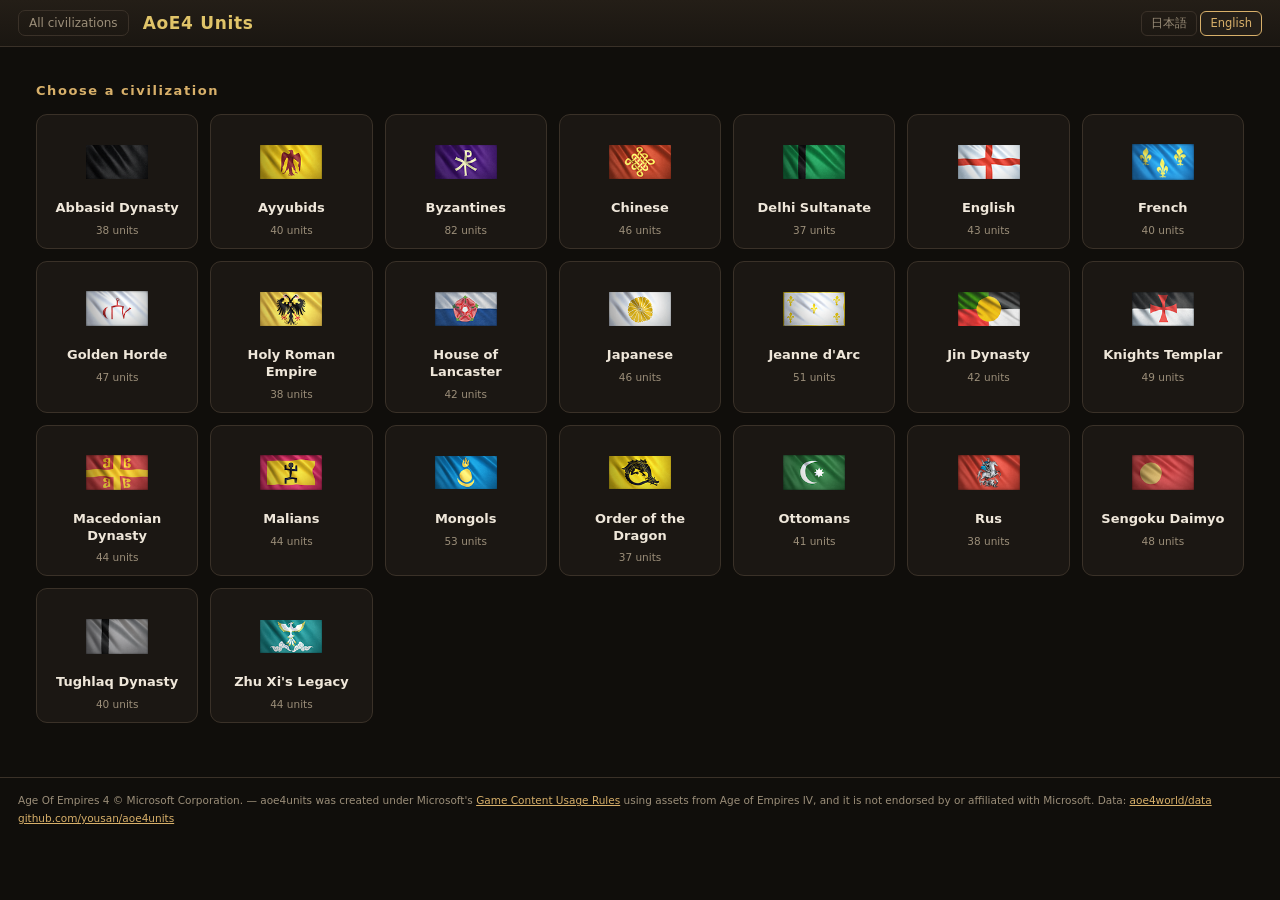
==== index.html @ f9d3b7be "文明の国旗トップページ、生産施設フィルタ、多言語表示を追加 - トップを国旗のグリッドに変更。クリックでその文明の一覧へ（?civ=xx）   国旗は aoe4world/explorer から as" ====
<!DOCTYPE html>
<html lang="ja">
<head>
<meta charset="utf-8">
<meta name="viewport" content="width=device-width,initial-scale=1">
<title>AoE4 ユニット</title>
<meta name="description" content="Age of Empires IV のユニットを、文明・時代・生産施設ごとに並べて見るための一覧。">
<link rel="icon" href="assets/flags/od.png">
<link rel="stylesheet" href="css/app.css">
</head>
<body>
<header class="bar noprint">
  <a href="?" id="home" class="home">文明一覧へ</a>
  <h1 id="civname">…</h1>
  <span id="chrome" class="chrome" hidden>
    <select id="civ" aria-label="civilization"></select>
    <span class="tabs" id="views"></span>
    <span class="cnt" id="count"></span>
    <button class="pbtn" id="print">印刷</button>
  </span>
  <span class="langs" id="langs"></span>
</header>
<div class="fbar noprint" id="filter"></div>

<div id="main-wrap"><div id="main"></div></div>
<div id="print-area" class="printonly"></div>

<footer class="disc"><span id="disc"></span><br>
<a href="https://github.com/yousan/aoe4units">github.com/yousan/aoe4units</a>
</footer>

<script type="module" src="js/app.js"></script>
<noscript><p style="padding:20px;color:#efe7da">This page loads its data with JavaScript.
Static pages: <a href="aoe4-od-matrix.html">aoe4-od-matrix.html</a></p></noscript>
</body>
</html>
---- css/app.css ----
:root{--bg:#100e0b;--card:#1b1713;--card2:#231d17;--line:#3a3128;--fg:#efe7da;--dim:#9b8e79;
--gold:#d8b06a;--a1:#7fae98;--a2:#78a3d4;--a3:#bf90da;--a4:#dfae5c;
--food:#e08a70;--wood:#9ec27a;--gold2:#e0c469;--stone:#93a0ab}
*{box-sizing:border-box}
body{margin:0;padding:24px 26px;background:var(--bg);color:var(--fg);font-size:13px;
font-family:"Segoe UI","Hiragino Kaku Gothic ProN","Noto Sans JP",system-ui,sans-serif;
font-variant-numeric:tabular-nums}
h2{font-size:12px;color:var(--gold);letter-spacing:.14em;margin:0 0 12px;font-weight:600}
h2 small{color:var(--dim);letter-spacing:0;font-weight:400;margin-left:10px}
.sec{margin-bottom:30px}
.row{display:flex;gap:12px;flex-wrap:wrap;align-items:flex-start}
.ic{width:13px;height:13px;flex:none;fill:none;stroke:currentColor;stroke-width:2;
stroke-linecap:round;stroke-linejoin:round;viewBox:0 0 24 24}
svg.ic{width:13px;height:13px}
.card{width:208px;background:var(--card);border:1px solid var(--line);border-radius:9px}
.a1{border-top:2px solid var(--a1)}.a2{border-top:2px solid var(--a2)}
.a3{border-top:2px solid var(--a3)}.a4{border-top:2px solid var(--a4)}
.card .hd{display:flex;align-items:center;gap:6px;padding:6px 7px;background:var(--card2);
border-radius:8px 8px 0 0}
.card .hd img{width:30px;height:30px;border-radius:5px;flex:none;background:#0d0b09}
.card .nm{flex:1;min-width:0;font-weight:700;color:#fff;font-size:12.5px;line-height:1.2;
white-space:nowrap;overflow:hidden;text-overflow:ellipsis}
.card .en{display:block;color:var(--dim);font-weight:400;font-size:9px;line-height:1.25;
white-space:nowrap;overflow:hidden;text-overflow:ellipsis}
.card .age{flex:none;width:19px;height:19px;line-height:19px;text-align:center;border-radius:50%;
font-size:9.5px;font-weight:700;color:#17130f}
.a1 .age{background:var(--a1)}.a2 .age{background:var(--a2)}.a3 .age{background:var(--a3)}.a4 .age{background:var(--a4)}
.attrs{display:flex;align-items:center;gap:5px;padding:4px 8px;background:#191512;
border-top:1px solid #2b241d;border-bottom:1px solid #2b241d;color:var(--gold);flex-wrap:wrap}
.attrs .at{display:inline-flex}
.attrs svg.ic{width:14px;height:14px}
.sw-hv{stroke-width:3.2} .sw-lt{stroke-width:1.3}
.kj{font-size:10px;line-height:1.35;padding:0 3px;border-radius:3px;font-weight:700}
.kj.hv,.kj{background:var(--gold);color:#1d1710}
.kj.lt{background:none;color:var(--dim);border:1px solid var(--line);font-weight:400}
.bdg{display:inline-flex;padding:1px;border-radius:3px;border:1px solid var(--gold);color:var(--gold)}
.bdg.on{background:var(--gold);color:#1d1710}
.card .body{display:grid;grid-template-columns:1fr 1fr}
.card .col{padding:4px 0} .card .col+.col{border-left:1px solid #2b241d}
.card .r{display:flex;align-items:center;gap:5px;padding:2px 8px}
.card .r .ic{color:var(--dim)}
.card .v{font-weight:600;font-size:12.5px;margin-left:auto}
.bonus{display:flex;flex-wrap:wrap;gap:5px 11px;padding:6px 8px;border-top:1px solid #2b241d;
background:#1e1912}
.bo{display:inline-flex;align-items:center;gap:4px;color:var(--gold2,#f0d49a);
font-size:13px;font-weight:700;line-height:1.2}
.bo svg.ic{width:17px;height:17px;color:var(--gold)}
.bo .kj{font-size:11px;padding:0 3px;line-height:1.3}
.card .ft{display:flex;align-items:center;gap:8px;padding:5px 8px;border-top:1px solid #2b241d;
background:#171310;font-size:12px;border-radius:0 0 8px 8px}
.card .ft .sp{flex:1}
.card .c{display:inline-flex;align-items:center;gap:3px;font-weight:600}
.card .c.dim{color:var(--dim);font-weight:400;font-size:11px}
.r-f .ic{color:var(--food)}.r-wd .ic{color:var(--wood)}
.r-g .ic{color:var(--gold2)}.r-st .ic{color:var(--stone)}
.card.big .hd img{width:46px;height:46px}
.zoom{transform:scale(2.1);transform-origin:top left;width:208px}
.zwrap{display:flex;gap:18px;margin-bottom:14px}
.zcol{width:410px;height:430px} .zcol h3{font-size:12px;color:var(--gold);margin:0 0 8px;font-weight:600}
.lgwrap{display:grid;grid-template-columns:repeat(6,minmax(0,1fr));gap:7px 14px;max-width:900px;
background:var(--card);border:1px solid var(--line);border-radius:9px;padding:12px 14px}
.lg{display:flex;align-items:center;gap:7px;color:var(--dim);font-size:11.5px}
.lg .ic{width:15px;height:15px;color:var(--gold)}
.prov{border-bottom:1px dotted var(--dim)}
/* ---- ツールチップ（待ち時間なし・大きめ） ---- */
[data-tip]{position:relative}
[data-tip]:hover{z-index:120}
[data-tip]:hover::after{
 content:attr(data-tip);position:absolute;left:0;top:calc(100% + 5px);
 background:#2f2820;color:#f7f1e6;border:1px solid var(--gold);border-radius:7px;
 padding:6px 11px;font-size:14px;font-weight:500;line-height:1.35;letter-spacing:.02em;
 white-space:nowrap;pointer-events:none;z-index:200;box-shadow:0 6px 18px #000b}
[data-tip].up:hover::after{top:auto;bottom:calc(100% + 5px)}
.card .r[data-tip]:hover::after{left:4px}
.attrs [data-tip]:hover::after{left:-2px}

/* ================= 印刷（A4横） ================= */
@page{size:A4 landscape;margin:8mm}
@media print{
 :root{--bg:#fff;--card:#fff;--card2:#f4efe6;--line:#a99b84;--fg:#191510;--dim:#5b5344;
  --gold:#7a5a1e;--gold2:#5a4212;--a1:#3f7d64;--a2:#35608f;--a3:#6f458c;--a4:#8f6512;
  --food:#b04a2c;--wood:#4d7a2e;--stone:#4d5a66}
 body{background:#fff;color:#191510;padding:0;font-size:12px}
 .noprint{display:none !important}
 a{color:#191510;text-decoration:none}
 .card{break-inside:avoid;page-break-inside:avoid;border-color:#b5a68e;box-shadow:none}
 .card .hd{background:#f0e9dd}
 .card .hd img{background:#231e16}
 .card .nm,.card .v{color:#000}
 .attrs{background:#f7f2e9;border-color:#cdc0a8}
 .bonus{background:#fbf5e9;border-color:#cdc0a8}
 .card .ft{background:#f7f2e9;border-color:#cdc0a8}
 .card .col+.col{border-color:#d8ccb5}
 .card .r .ic{color:#5b5344}
 .kj{background:#7a5a1e;color:#fff}
 .kj.lt{background:#fff;color:#3d372c;border-color:#8a7c66}
 [data-tip]:hover::after{display:none !important}
 .lgwrap{border-color:#b5a68e;break-inside:avoid}
 h1,h2{color:#4a3609}
}
.disc{margin-top:26px;padding-top:12px;border-top:1px solid var(--line);
color:var(--dim);font-size:10.5px;line-height:1.7}
.disc a{color:var(--gold)}
.note{color:var(--dim);font-size:11.5px;line-height:1.7;margin-top:8px;max-width:900px}

body{padding:18px 20px}
h1{font-size:19px;color:#f0d49a;margin:0 0 3px;letter-spacing:.04em}
h1 small{font-size:12px;color:var(--dim);margin-left:10px;letter-spacing:0}
.head{margin-bottom:14px}
.head p{margin:5px 0 0;color:var(--dim);font-size:11.5px;line-height:1.7}
.head a{color:var(--gold)}
.mxwrap{overflow:auto;border:1px solid var(--line);border-radius:10px;background:#141210}
table.mx{border-collapse:separate;border-spacing:0}
table.mx th{white-space:nowrap;text-align:left;background:#26201a;color:var(--gold)}
th.bld{position:sticky;top:0;z-index:22;font-size:12.5px;font-weight:600;padding:8px 10px;
 border-bottom:1px solid var(--line);border-right:2px solid #100e0b}
th.bld span{color:var(--dim);font-weight:400;font-size:10.5px;margin-left:6px}
th.ln{position:sticky;top:33px;z-index:21;font-size:11px;font-weight:400;
 padding:5px 10px;background:#1f1a15;color:#cbbb9c;border-bottom:1px solid var(--line)}
th.age{position:sticky;left:0;z-index:25;background:#1d1813;color:#fff;font-size:15px;
 text-align:center;width:54px;min-width:54px;border-right:1px solid var(--line)}
th.age span{display:block;font-size:9.5px;color:var(--dim)}
thead th.corner{position:sticky;left:0;top:0;z-index:30;background:#26201a;
 border-right:1px solid var(--line);border-bottom:1px solid var(--line)}
table.mx td{vertical-align:top;padding:9px;border-bottom:1px solid #241e18;
 border-right:1px solid #241e18;min-width:226px}
table.mx td.bl{border-left:2px solid #100e0b}
table.mx tbody tr:nth-child(odd) td{background:#171411}
.alt{color:var(--dim);font-size:10px;margin:4px 0 0 2px;line-height:1.4}
.e{color:#3a332b}
.a1.age{border-left:3px solid var(--a1)}.a2.age{border-left:3px solid var(--a2)}
.a3.age{border-left:3px solid var(--a3)}.a4.age{border-left:3px solid var(--a4)}
.sec{margin-top:24px}
.pbtn{float:right;background:var(--gold);color:#1d1710;border:none;border-radius:7px;
 padding:7px 14px;font-size:13px;font-weight:700;cursor:pointer;font-family:inherit}
.pbtn:hover{background:var(--gold2,#f0d49a)}
.printonly{display:none}
@media print{
 .screenonly{display:none}
 .printonly{display:block}
 .psec{break-after:page;page-break-after:always}
 .psec:last-of-type{break-after:auto;page-break-after:auto}
 h2.pt{font-size:15px;margin:0 0 8px;letter-spacing:.06em}
 table.mx th{position:static;background:#efe8dc;color:#4a3609;border-color:#b5a68e}
 table.mx th.age{background:#efe8dc;color:#191510}
 table.mx td{border-color:#cfc3ab;background:#fff !important}
 table.mx tbody tr:nth-child(odd) td{background:#fff !important}
 .head{display:none}
 .printonly{zoom:.72}
 .card .hd{padding:4px 6px}
 .card .hd img{width:26px;height:26px}
 .card .r{padding:1px 8px}
 .card .col{padding:2px 0}
 .attrs{padding:2px 8px}
 .bonus{padding:3px 8px}
 .card .ft{padding:3px 8px}
 table.mx td{padding:5px}
 .lgsec{break-before:page;zoom:.9}
 .alt{font-size:9px;margin:2px 0 0 2px}
}

/* ================= アプリの外枠（プルダウン・ビュー切替） ================= */
body{padding:0}
.bar{position:sticky;top:0;z-index:60;display:flex;align-items:center;gap:14px;flex-wrap:wrap;
 padding:10px 18px;background:linear-gradient(180deg,#241e17,#1a1611);
 border-bottom:1px solid var(--line)}
.bar h1{font-size:17px;color:var(--gold2,#f0d49a);margin:0;letter-spacing:.04em;min-width:9em}
.bar select{background:var(--panel2,#241f19);border:1px solid var(--line);color:var(--fg);
 padding:6px 10px;border-radius:7px;font-size:13px;font-family:inherit}
.tabs{display:flex;gap:4px}
.vtab{background:transparent;border:1px solid var(--line);color:var(--dim);
 padding:5px 12px;border-radius:14px;cursor:pointer;font-size:12.5px;font-family:inherit}
.vtab:hover{border-color:var(--gold);color:var(--fg)}
.vtab.on{background:var(--gold);border-color:var(--gold);color:#1d1710;font-weight:700}
.bar label{color:var(--dim);font-size:12px;display:flex;align-items:center;gap:5px;cursor:pointer}
.cnt{color:var(--dim);font-size:12px;margin-left:auto}
#main{padding:14px 18px 24px}
.empty{color:var(--dim);padding:30px 18px}
.disc{margin:0;padding:14px 18px 22px}
#ms{opacity:.5}
/* 表ビュー */
table.tbl{border-collapse:separate;border-spacing:0;width:max-content;min-width:100%;
 font-variant-numeric:tabular-nums;white-space:nowrap}
table.tbl th{position:sticky;top:0;z-index:20;background:#26201a;color:var(--gold);
 font-size:11.5px;padding:7px 10px;text-align:right;cursor:pointer;user-select:none;
 border-bottom:1px solid var(--line)}
table.tbl th.l{text-align:left}
table.tbl th.sorted{color:#fff}
table.tbl th.sorted::after{content:" ▼";font-size:8px}
table.tbl th.sorted.asc::after{content:" ▲"}
table.tbl td{padding:4px 10px;text-align:right;border-bottom:1px solid #241e18;font-size:12.5px}
table.tbl td.l{text-align:left}
table.tbl tbody tr:nth-child(odd) td{background:#171411}
table.tbl .tic{width:22px;height:22px;vertical-align:middle;margin-right:6px}
table.tbl .nm{font-weight:600;color:#fff}
table.tbl .en{color:var(--dim);font-size:10.5px;margin-left:4px}
table.tbl .age{display:inline-block;width:19px;height:19px;line-height:19px;text-align:center;
 border-radius:50%;font-size:9.5px;font-weight:700;color:#17130f}
table.tbl .age.a1{background:var(--a1)}table.tbl .age.a2{background:var(--a2)}
table.tbl .age.a3{background:var(--a3)}table.tbl .age.a4{background:var(--a4)}
table.tbl .z{color:#4a4238}
/* 一覧ビュー */
.row{display:flex;gap:11px;flex-wrap:wrap;align-items:flex-start}
.famlab{width:100%;display:flex;align-items:center;gap:6px;color:var(--gold);font-size:11px;
 letter-spacing:.1em;margin:6px 0 2px}
.famlab svg.ic{width:14px;height:14px}
/* 印刷 */
#print-area{display:none}
@media print{
 .bar,.disc{display:none !important}
 #main{padding:0}
 body.pm #main-wrap{display:none}
 body.pm #print-area{display:block}
 .psec h2.pt{font-size:15px;margin:0 0 8px;letter-spacing:.06em;color:#4a3609}
}

/* ================= トップ（文明選択） ================= */
.home{color:var(--dim);font-size:12px;text-decoration:none;border:1px solid var(--line);
 padding:5px 10px;border-radius:7px;white-space:nowrap}
.home:hover{color:var(--fg);border-color:var(--gold)}
[hidden]{display:none !important}
.chrome{display:flex;align-items:center;gap:12px;flex:1;flex-wrap:wrap}
.langs{display:flex;gap:3px;margin-left:auto}
.langbtn{background:transparent;border:1px solid var(--line);color:var(--dim);font-family:inherit;
 padding:4px 9px;border-radius:6px;cursor:pointer;font-size:11.5px}
.langbtn.on{background:var(--panel2,#241f19);color:var(--gold);border-color:var(--gold)}
.pickh{padding:22px 18px 0;margin:0;font-size:13px;color:var(--gold);letter-spacing:.12em}
.civgrid{display:grid;grid-template-columns:repeat(auto-fill,minmax(158px,1fr));gap:12px;
 padding:16px 18px 30px}
.civtile{display:flex;flex-direction:column;align-items:center;gap:7px;padding:16px 10px 12px;
 background:var(--card);border:1px solid var(--line);border-radius:11px;text-decoration:none;
 color:var(--fg);transition:border-color .12s,background .12s}
.civtile:hover{border-color:var(--gold);background:#241f19}
.civtile img{width:62px;height:62px;object-fit:contain}
.civtile .cn{font-size:13px;font-weight:700;text-align:center;line-height:1.3}
.civtile .cu{font-size:10.5px;color:var(--dim)}
/* 生産施設フィルタ */
.fbar{padding:8px 18px;border-bottom:1px solid var(--line);background:#171310}
.fbar:empty{display:none}
.bfilter{display:flex;flex-wrap:wrap;gap:6px;align-items:center}
.blab{color:var(--dim);font-size:11px;letter-spacing:.06em;margin-right:2px}
.bchip{display:inline-flex;align-items:center;gap:5px;border:1px solid var(--line);
 border-radius:13px;padding:3px 11px;font-size:12px;color:var(--dim);cursor:pointer;user-select:none}
.bchip:hover{border-color:var(--gold);color:var(--fg)}
.bchip.on{background:var(--gold);border-color:var(--gold);color:#1d1710;font-weight:700}
.bchip input{margin:0;width:11px;height:11px;accent-color:#1d1710}
.mini{background:transparent;border:1px solid var(--line);color:var(--dim);border-radius:6px;
 padding:3px 9px;font-size:11px;cursor:pointer;font-family:inherit}
.mini:hover{border-color:var(--gold);color:var(--fg)}
@media print{ .fbar{display:none !important} }
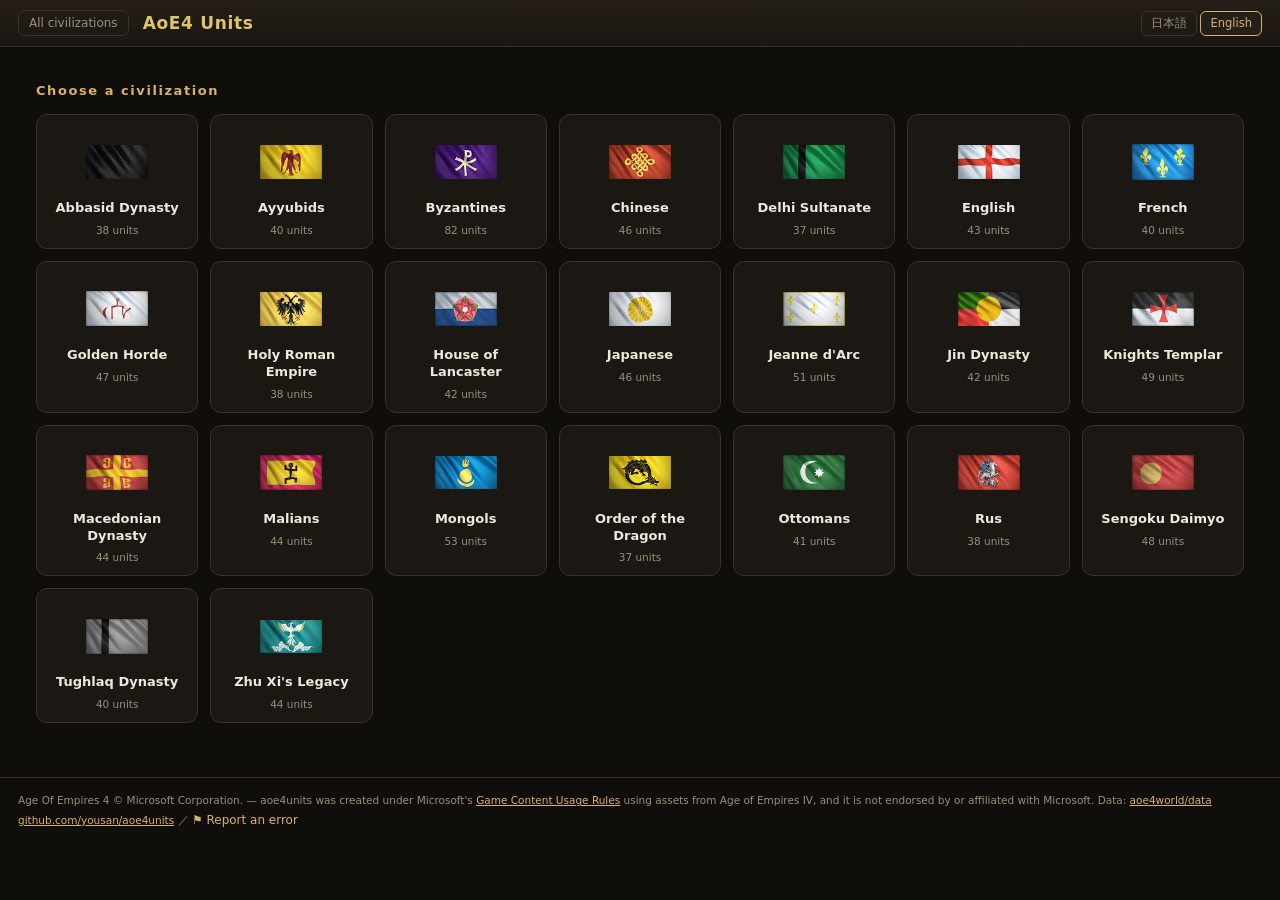
==== commit 036edba4: "「間違いを報告」リンクを追加（行き先は GitHub Issue） ヘッダとフッタに置いた。押すと Issue の作成画面が、 文明名・見ていたURL・対応パッチ・表示言語を埋めた状態で開く。 dat" ====
--- a/index.html
+++ b/index.html
@@ -16,6 +16,7 @@
     <select id="civ" aria-label="civilization"></select>
     <span class="tabs" id="views"></span>
     <span class="cnt" id="count"></span>
+    <a class="report" target="_blank" rel="noopener">⚑ 間違いを報告</a>
     <button class="pbtn" id="print">印刷</button>
   </span>
   <span class="langs" id="langs"></span>
@@ -26,7 +27,8 @@
 <div id="print-area" class="printonly"></div>
 
 <footer class="disc"><span id="disc"></span><br>
-<a href="https://github.com/yousan/aoe4units">github.com/yousan/aoe4units</a>
+<a href="https://github.com/yousan/aoe4units">github.com/yousan/aoe4units</a> ／
+<a class="report" target="_blank" rel="noopener">⚑ 間違いを報告</a>
 </footer>
 
 <script type="module" src="js/app.js"></script>
--- a/css/app.css
+++ b/css/app.css
@@ -248,3 +248,11 @@
  padding:3px 9px;font-size:11px;cursor:pointer;font-family:inherit}
 .mini:hover{border-color:var(--gold);color:var(--fg)}
 @media print{ .fbar{display:none !important} }
+
+/* 誤りの報告リンク */
+.report{display:inline-flex;align-items:center;gap:4px;font-size:12px;text-decoration:none;
+ color:var(--dim);border:1px solid var(--line);border-radius:7px;padding:5px 10px;white-space:nowrap}
+.report:hover{color:#e0b0b0;border-color:#a8524a;background:#241a18}
+.disc .report{padding:0;border:none;color:var(--gold)}
+.disc .report:hover{background:none;color:#f0d49a}
+@media print{ .report{display:none !important} }
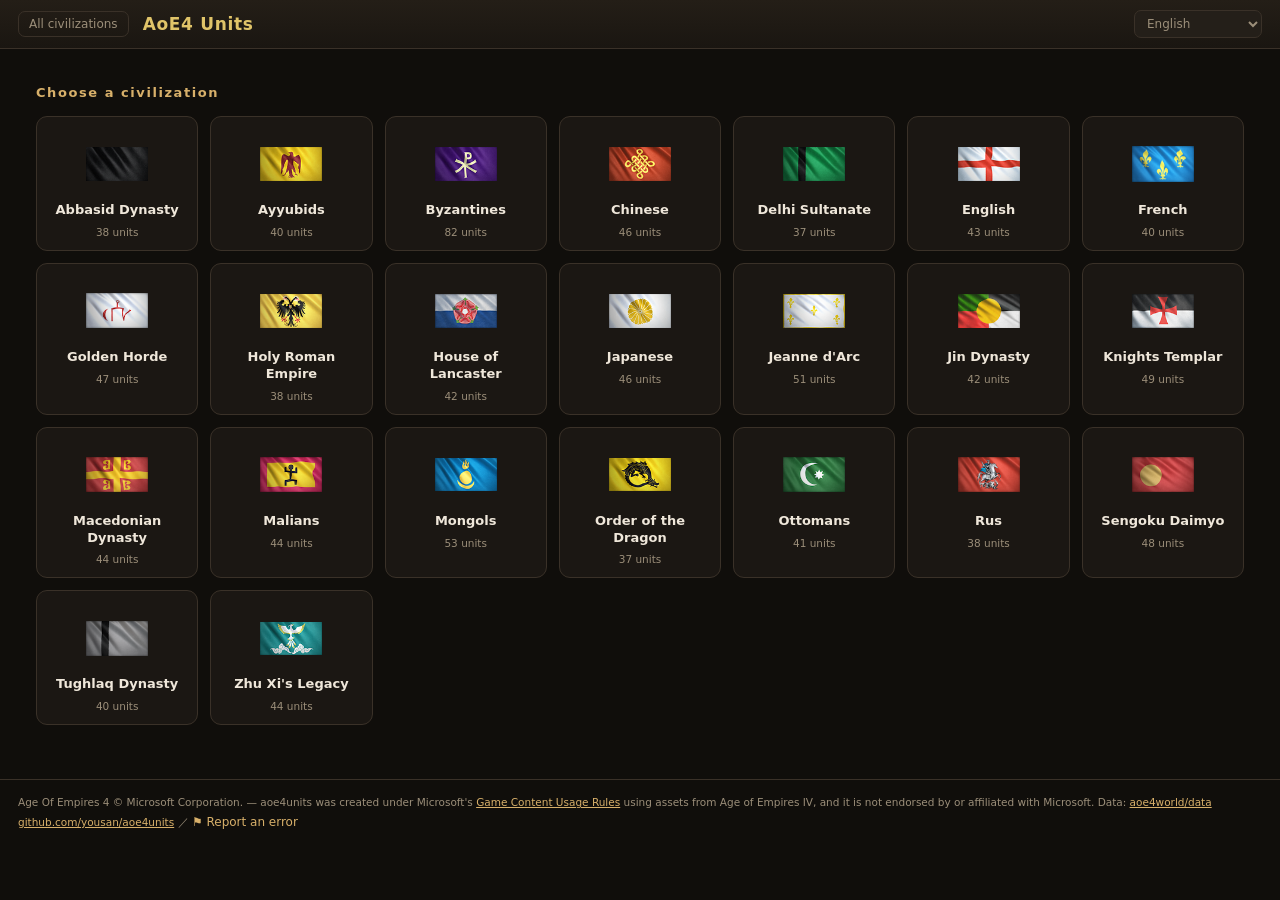
==== commit 7f1b73d3: "ユニット名などをゲーム本体のロケールから取り出し、14言語に対応 日本語がコミュニティwiki由来だったので取りこぼしがあった（Veteran Spearman を 「ベテラン槍兵」と表示していたが、" ====
--- a/index.html
+++ b/index.html
@@ -19,7 +19,7 @@
     <a class="report" target="_blank" rel="noopener">⚑ 間違いを報告</a>
     <button class="pbtn" id="print">印刷</button>
   </span>
-  <span class="langs" id="langs"></span>
+  <select id="langs" aria-label="language"></select>
 </header>
 <div class="fbar noprint" id="filter"></div>
 
--- a/css/app.css
+++ b/css/app.css
@@ -199,11 +199,6 @@
 table.tbl .age.a1{background:var(--a1)}table.tbl .age.a2{background:var(--a2)}
 table.tbl .age.a3{background:var(--a3)}table.tbl .age.a4{background:var(--a4)}
 table.tbl .z{color:#4a4238}
-/* 一覧ビュー */
-.row{display:flex;gap:11px;flex-wrap:wrap;align-items:flex-start}
-.famlab{width:100%;display:flex;align-items:center;gap:6px;color:var(--gold);font-size:11px;
- letter-spacing:.1em;margin:6px 0 2px}
-.famlab svg.ic{width:14px;height:14px}
 /* 印刷 */
 #print-area{display:none}
 @media print{
@@ -220,10 +215,9 @@
 .home:hover{color:var(--fg);border-color:var(--gold)}
 [hidden]{display:none !important}
 .chrome{display:flex;align-items:center;gap:12px;flex:1;flex-wrap:wrap}
-.langs{display:flex;gap:3px;margin-left:auto}
-.langbtn{background:transparent;border:1px solid var(--line);color:var(--dim);font-family:inherit;
- padding:4px 9px;border-radius:6px;cursor:pointer;font-size:11.5px}
-.langbtn.on{background:var(--panel2,#241f19);color:var(--gold);border-color:var(--gold)}
+select#langs{margin-left:auto;background:var(--panel2,#241f19);border:1px solid var(--line);
+ color:var(--dim);padding:5px 8px;border-radius:7px;font-size:12px;font-family:inherit}
+select#langs:hover{color:var(--fg);border-color:var(--gold)}
 .pickh{padding:22px 18px 0;margin:0;font-size:13px;color:var(--gold);letter-spacing:.12em}
 .civgrid{display:grid;grid-template-columns:repeat(auto-fill,minmax(158px,1fr));gap:12px;
  padding:16px 18px 30px}
@@ -235,14 +229,17 @@
 .civtile .cn{font-size:13px;font-weight:700;text-align:center;line-height:1.3}
 .civtile .cu{font-size:10.5px;color:var(--dim)}
 /* 生産施設フィルタ */
-.fbar{padding:8px 18px;border-bottom:1px solid var(--line);background:#171310}
+.fbar{padding:8px 18px;border-bottom:1px solid var(--line);background:#171310;
+ display:flex;flex-direction:column;gap:7px}
 .fbar:empty{display:none}
 .bfilter{display:flex;flex-wrap:wrap;gap:6px;align-items:center}
-.blab{color:var(--dim);font-size:11px;letter-spacing:.06em;margin-right:2px}
+.blab{color:var(--dim);font-size:11px;letter-spacing:.06em;margin-right:2px;min-width:4.5em}
 .bchip{display:inline-flex;align-items:center;gap:5px;border:1px solid var(--line);
  border-radius:13px;padding:3px 11px;font-size:12px;color:var(--dim);cursor:pointer;user-select:none}
 .bchip:hover{border-color:var(--gold);color:var(--fg)}
 .bchip.on{background:var(--gold);border-color:var(--gold);color:#1d1710;font-weight:700}
+.bchip.u{border-style:dashed}
+.bchip.u.on{background:#3b2f1c;border-color:var(--gold);border-style:solid;color:var(--gold2,#f0d49a)}
 .bchip input{margin:0;width:11px;height:11px;accent-color:#1d1710}
 .mini{background:transparent;border:1px solid var(--line);color:var(--dim);border-radius:6px;
  padding:3px 9px;font-size:11px;cursor:pointer;font-family:inherit}
@@ -252,7 +249,8 @@
 /* 誤りの報告リンク */
 .report{display:inline-flex;align-items:center;gap:4px;font-size:12px;text-decoration:none;
  color:var(--dim);border:1px solid var(--line);border-radius:7px;padding:5px 10px;white-space:nowrap}
-.report:hover{color:#e0b0b0;border-color:#a8524a;background:#241a18}
+.report{color:var(--gold)}
+.report:hover{color:#1d1710;background:var(--gold);border-color:var(--gold)}
 .disc .report{padding:0;border:none;color:var(--gold)}
 .disc .report:hover{background:none;color:#f0d49a}
 @media print{ .report{display:none !important} }
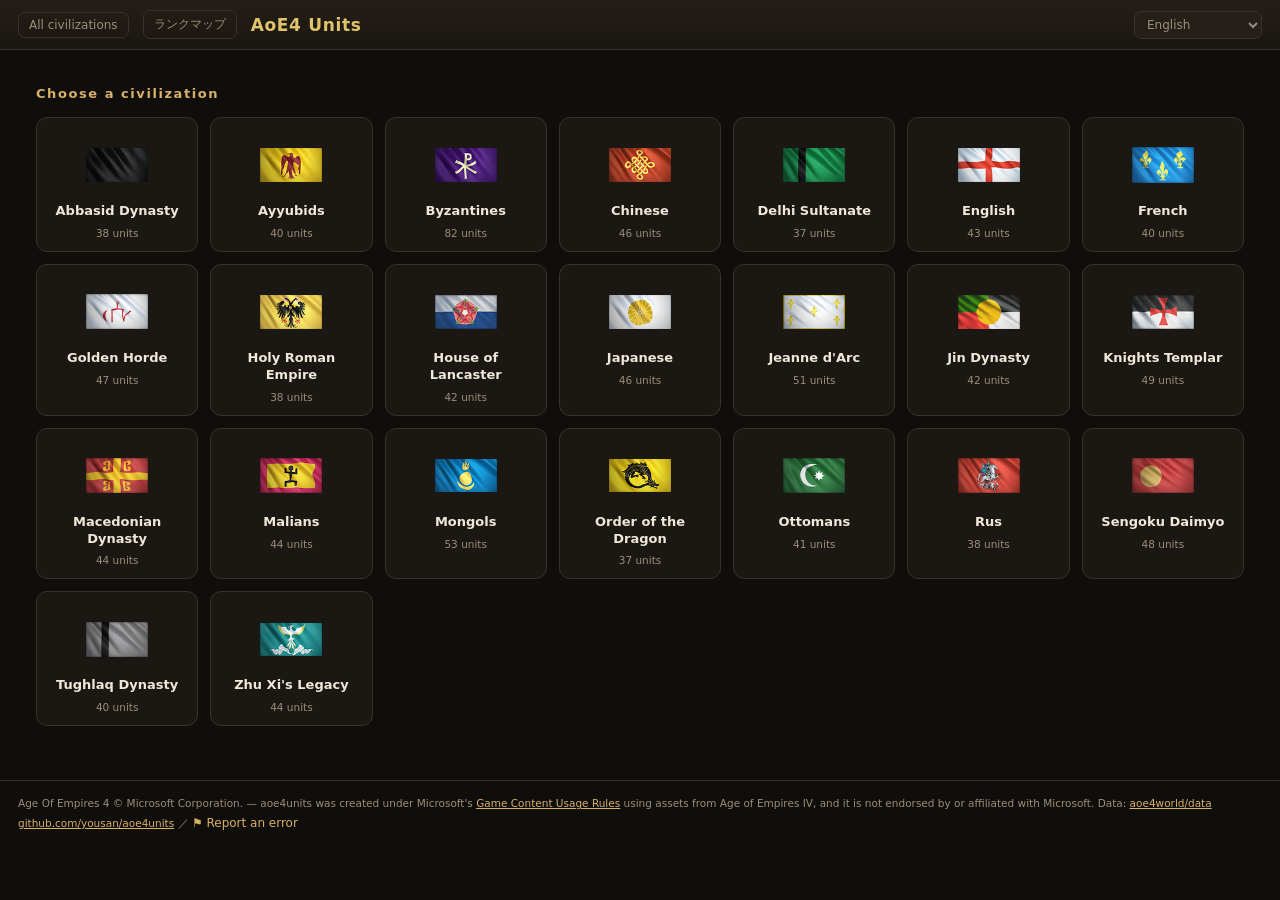
==== commit 25e57117: "ランクマップ一覧（maps.html）を追加 現行のランクマッププールを 1v1 / チーム戦で切り替えて、マップごとの 聖地・集落交易所・聖遺物・羊・鹿・イノシシ・果実の茂み・黄金・石材 を出す。 " ====
--- a/index.html
+++ b/index.html
@@ -11,6 +11,7 @@
 <body>
 <header class="bar noprint">
   <a href="?" id="home" class="home">文明一覧へ</a>
+  <a href="maps.html" class="home">ランクマップ</a>
   <h1 id="civname">…</h1>
   <span id="chrome" class="chrome" hidden>
     <select id="civ" aria-label="civilization"></select>
--- a/css/app.css
+++ b/css/app.css
@@ -254,3 +254,53 @@
 .disc .report{padding:0;border:none;color:var(--gold)}
 .disc .report:hover{background:none;color:#f0d49a}
 @media print{ .report{display:none !important} }
+
+/* ================= ランクマップ（maps.html） ================= */
+.mlead{color:var(--dim);font-size:12px;line-height:1.8;max-width:1000px;margin-bottom:16px}
+.mlead p{margin:0 0 5px}
+.mlead b{color:var(--gold2,#f0d49a)}
+.mlead .warn,.mft .warn{color:#d99a72}
+.mgrid{display:grid;grid-template-columns:repeat(auto-fill,minmax(440px,1fr));gap:16px}
+.mcard{background:var(--card);border:1px solid var(--line);border-radius:10px;overflow:hidden;
+ display:flex;flex-direction:column;break-inside:avoid;page-break-inside:avoid}
+.mcard .hd{display:flex;align-items:baseline;gap:10px;flex-wrap:wrap;
+ padding:9px 12px;background:var(--card2);border-bottom:1px solid var(--line)}
+.mcard .nm{font-size:15px;font-weight:700;color:#fff;line-height:1.25}
+.mcard .nm .en{display:block;font-size:10.5px;font-weight:400;color:var(--dim);letter-spacing:.03em}
+.mcard .feat{display:flex;gap:5px;flex-wrap:wrap;margin-left:auto}
+.fchip{border:1px solid var(--line);border-radius:11px;padding:1px 9px;
+ font-size:10.5px;color:var(--dim);white-space:nowrap}
+.mimg{margin:0;background:#0d0b09}
+.mimg img{display:block;width:100%;height:auto}
+.mimg figcaption{padding:4px 12px;font-size:10.5px;color:var(--dim);border-bottom:1px solid #2b241d}
+.noimg{padding:26px 12px;text-align:center;color:#4a4238;font-size:11.5px;
+ border-bottom:1px solid #2b241d;background:#151210}
+.mstats{display:grid;grid-template-columns:repeat(2,minmax(0,1fr));gap:0}
+.mrow{display:flex;align-items:baseline;gap:8px;padding:5px 12px;border-bottom:1px solid #241e18;
+ font-size:12.5px}
+.mrow:nth-child(odd){border-right:1px solid #241e18}
+.mrow.deer{grid-column:1/-1;border-right:none}
+.mrow .k{color:var(--dim);min-width:5.5em}
+.mrow .v{font-weight:700;color:#fff;font-variant-numeric:tabular-nums}
+.mrow .sub{color:var(--dim);font-size:11px;margin-left:6px}
+.mextra{padding:7px 12px;border-bottom:1px solid #241e18;background:#191512;
+ color:var(--dim);font-size:11px;line-height:1.7}
+.mextra b{color:var(--gold);font-weight:600;margin-right:4px}
+.mnotes{margin:0;padding:9px 12px 9px 28px;font-size:11.5px;line-height:1.75;color:#cdc2ae}
+.mnotes li{margin-bottom:3px}
+.mnotes li::marker{color:var(--gold)}
+.mft{margin-top:auto;display:flex;align-items:center;gap:10px;padding:6px 12px;
+ background:#171310;border-top:1px solid #2b241d;font-size:11px}
+.mft a{color:var(--gold);text-decoration:none}
+.mft a:hover{text-decoration:underline}
+@media print{
+ .mgrid{grid-template-columns:1fr 1fr;gap:8px}
+ .mcard{border-color:#b5a68e}
+ .mcard .hd{background:#f0e9dd}
+ .mcard .nm{color:#000}
+ .mrow .v{color:#000}
+ .mextra{background:#faf6ee}
+ .mnotes{color:#2e2823}
+ .mft{background:#f7f2e9;border-color:#cdc0a8}
+ .noimg{background:#f4efe6}
+}
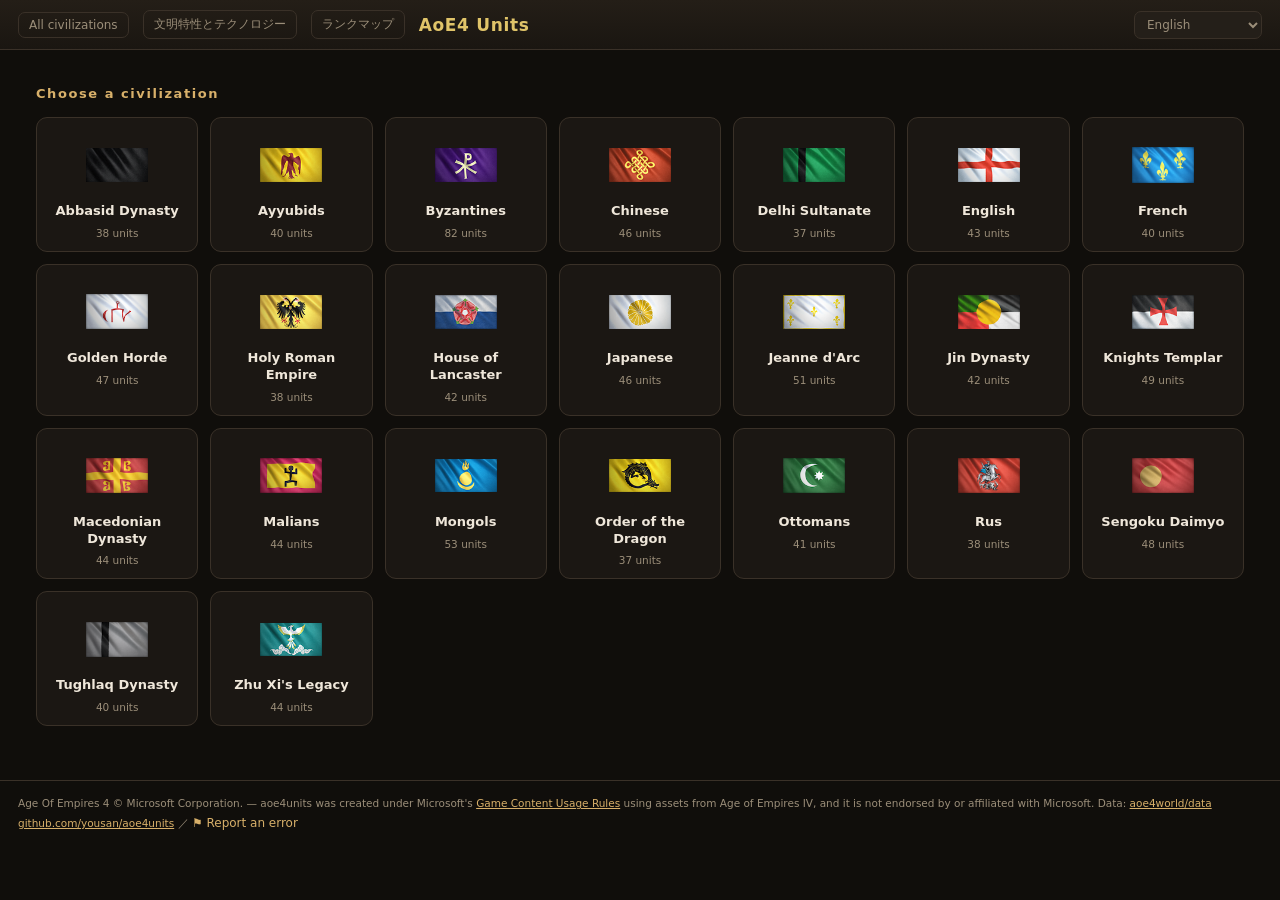
==== commit 2d22dfd9: "文明特性と固有テクノロジーの一覧（civs.html）を追加 各文明の特性（ゲーム内の文明概要パネルの項目）と、その文明だけが研究できる テクノロジーを、時代・研究施設・コスト・研究時間・効果つきで一" ====
--- a/index.html
+++ b/index.html
@@ -11,6 +11,7 @@
 <body>
 <header class="bar noprint">
   <a href="?" id="home" class="home">文明一覧へ</a>
+  <a href="civs.html" class="home">文明特性とテクノロジー</a>
   <a href="maps.html" class="home">ランクマップ</a>
   <h1 id="civname">…</h1>
   <span id="chrome" class="chrome" hidden>
--- a/css/app.css
+++ b/css/app.css
@@ -273,8 +273,10 @@
 .mimg{margin:0;background:#0d0b09}
 .mimg img{display:block;width:100%;height:auto}
 .mimg figcaption{padding:4px 12px;font-size:10.5px;color:var(--dim);border-bottom:1px solid #2b241d}
-.noimg{padding:26px 12px;text-align:center;color:#4a4238;font-size:11.5px;
- border-bottom:1px solid #2b241d;background:#151210}
+/* 画像が無いマップのダミー。実画像（1400x700）と同じ 2:1 にして行のズレを防ぐ */
+.mimg.ph .phbox{aspect-ratio:2/1;display:flex;align-items:center;justify-content:center;
+ color:#4a4238;font-size:12px;letter-spacing:.08em;
+ background:repeating-linear-gradient(135deg,#151210,#151210 9px,#1a1613 9px,#1a1613 18px)}
 .mstats{display:grid;grid-template-columns:repeat(2,minmax(0,1fr));gap:0}
 .mrow{display:flex;align-items:baseline;gap:8px;padding:5px 12px;border-bottom:1px solid #241e18;
  font-size:12.5px}
@@ -302,5 +304,65 @@
  .mextra{background:#faf6ee}
  .mnotes{color:#2e2823}
  .mft{background:#f7f2e9;border-color:#cdc0a8}
- .noimg{background:#f4efe6}
-}
+ .mimg.ph .phbox{background:repeating-linear-gradient(135deg,#f4efe6,#f4efe6 9px,#eae2d4 9px,#eae2d4 18px);
+  color:#8a7c66}
+}
+.mrow.wide{grid-column:1/-1;border-right:none}
+.nb{border-radius:4px;padding:1px 7px;font-size:11px;font-weight:700;white-space:nowrap}
+.nb.near{background:var(--a1);color:#12201b}
+.nb.mid{background:var(--a4);color:#201a0e}
+.nb.far{background:#4a4238;color:#cbbfa9}
+.nb.unk{background:none;border:1px solid var(--line);color:var(--dim);font-weight:400}
+.mlead .nb{margin:0 1px}
+@media print{
+ .nb.near{background:#cfe3d8;color:#173a2c}
+ .nb.mid{background:#f0dfb6;color:#4a3609}
+ .nb.far{background:#e6e0d4;color:#3d372c}
+ .nb.unk{border-color:#a99b84;color:#5b5344}
+}
+
+/* ================= 文明特性と固有テクノロジー（civs.html） ================= */
+.civhead{display:flex;align-items:center;gap:14px;padding:16px 18px 4px}
+.civhead img{width:54px;height:54px;object-fit:contain;flex:none}
+.civh{font-size:16px;color:#f0d49a;margin:0;letter-spacing:.04em}
+.civdesc{margin:5px 0 0;color:var(--dim);font-size:11.5px;line-height:1.65;max-width:70ch}
+#main .sec{padding:0 18px}
+.ageh{font-size:11px;color:var(--dim);letter-spacing:.12em;font-weight:600;
+ margin:14px 0 9px;padding-left:8px;border-left:3px solid var(--line)}
+.ageh.a1{border-color:var(--a1)}.ageh.a2{border-color:var(--a2)}
+.ageh.a3{border-color:var(--a3)}.ageh.a4{border-color:var(--a4)}
+.tgrid{display:grid;grid-template-columns:repeat(auto-fill,minmax(280px,1fr));gap:11px}
+.tcard{display:flex;flex-direction:column;background:var(--card);border:1px solid var(--line);
+ border-radius:9px;overflow:hidden}
+.tcard.a1{border-top:2px solid var(--a1)}.tcard.a2{border-top:2px solid var(--a2)}
+.tcard.a3{border-top:2px solid var(--a3)}.tcard.a4{border-top:2px solid var(--a4)}
+.tcard.trait{border-top:2px solid var(--gold)}
+.tcard .thd{display:flex;align-items:center;gap:8px;padding:7px 9px;background:var(--card2)}
+.tcard .thd img{width:32px;height:32px;border-radius:5px;flex:none;background:#0d0b09}
+.tnm{flex:1;min-width:0;font-weight:700;color:#fff;font-size:12.5px;line-height:1.25}
+.tfrom{display:block;color:var(--dim);font-weight:400;font-size:10px;line-height:1.3;
+ white-space:nowrap;overflow:hidden;text-overflow:ellipsis}
+.tcard .age{flex:none;width:20px;height:20px;line-height:20px;text-align:center;border-radius:50%;
+ font-size:9.5px;font-weight:700;color:#17130f}
+.tdesc{margin:0;padding:8px 10px;font-size:12px;line-height:1.65;color:var(--fg);flex:1}
+.trep{margin:0 10px 7px;align-self:flex-start;font-size:10.5px;color:var(--gold);
+ border:1px solid var(--line);border-radius:11px;padding:1px 9px}
+.tft{display:flex;align-items:center;gap:9px;flex-wrap:wrap;padding:6px 10px;
+ border-top:1px solid #2b241d;background:#171310;font-size:12px}
+.tft .c{display:inline-flex;align-items:center;gap:3px;font-weight:600}
+.tft .c.dim{color:var(--dim);font-weight:400;font-size:11px;margin-left:auto}
+.enmark{flex:none;font-size:9px;font-weight:700;color:var(--dim);border:1px solid var(--line);
+ border-radius:3px;padding:0 3px;letter-spacing:.06em}
+.mini{background:transparent;border:1px solid var(--line);color:var(--dim);border-radius:12px;
+ padding:2px 10px;font-size:11.5px;cursor:pointer;font-family:inherit}
+.mini:hover{border-color:var(--gold);color:var(--fg)}
+#main .note{padding:0 18px;margin:18px 0 0}
+@media print{
+ .tcard{break-inside:avoid;page-break-inside:avoid;border-color:#b5a68e}
+ .tcard .thd{background:#f0e9dd}
+ .tft{background:#f7f2e9;border-color:#cdc0a8}
+ .tnm{color:#000}
+ .civhead,#main .sec,#main .note{padding:0}
+ .tgrid{grid-template-columns:repeat(3,minmax(0,1fr))}
+ .enmark{display:none}
+}
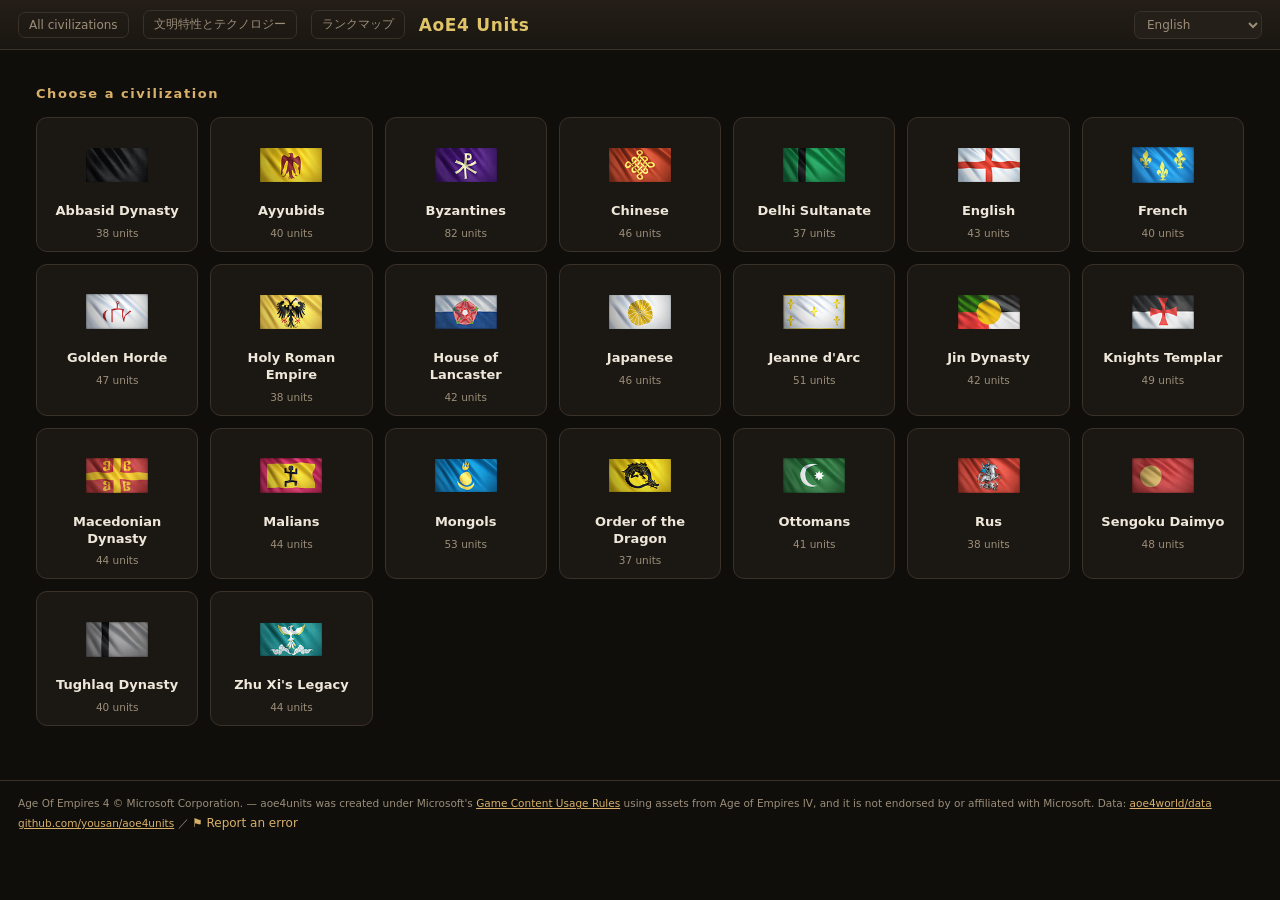
==== commit 1e646b25: "ユニット一覧の下に文明特性を出す 文明特性を見るのに civs.html へ移動しなければならなかったので、ユニット一覧の 下に同じものを並べる。固有テクノロジーは件数だけ出して civs.html " ====
--- a/index.html
+++ b/index.html
@@ -25,8 +25,9 @@
 </header>
 <div class="fbar noprint" id="filter"></div>
 
-<div id="main-wrap"><div id="main"></div></div>
+<div id="main-wrap"><div id="main"></div><div id="bonus"></div></div>
 <div id="print-area" class="printonly"></div>
+<div id="tip" class="tip" hidden></div>
 
 <footer class="disc"><span id="disc"></span><br>
 <a href="https://github.com/yousan/aoe4units">github.com/yousan/aoe4units</a> ／
--- a/css/app.css
+++ b/css/app.css
@@ -35,20 +35,28 @@
 .kj.lt{background:none;color:var(--dim);border:1px solid var(--line);font-weight:400}
 .bdg{display:inline-flex;padding:1px;border-radius:3px;border:1px solid var(--gold);color:var(--gold)}
 .bdg.on{background:var(--gold);color:#1d1710}
-.card .body{display:grid;grid-template-columns:1fr 1fr}
-.card .col{padding:4px 0} .card .col+.col{border-left:1px solid #2b241d}
-.card .r{display:flex;align-items:center;gap:5px;padding:2px 8px}
+/* minmax(0,…) が無いと、増分の付いた行にトラックが引っ張られてカードからはみ出す */
+.card .body{display:grid;grid-template-columns:minmax(0,1fr) minmax(0,1fr)}
+.card .col{min-width:0;padding:4px 0} .card .col+.col{border-left:1px solid #2b241d}
+/* アイコン / 基礎値 / 増分 の3トラック。増分の有無で基礎値の位置がずれない */
+.card .r{display:grid;grid-template-columns:auto minmax(0,1fr) auto;
+ align-items:center;gap:4px;padding:2px 6px}
 .card .r .ic{color:var(--dim)}
-.card .v{font-weight:600;font-size:12.5px;margin-left:auto}
+.card .v{font-weight:600;font-size:12.5px;text-align:right}
 .bonus{display:flex;flex-wrap:wrap;gap:5px 11px;padding:6px 8px;border-top:1px solid #2b241d;
 background:#1e1912}
 .bo{display:inline-flex;align-items:center;gap:4px;color:var(--gold2,#f0d49a);
 font-size:13px;font-weight:700;line-height:1.2}
 .bo svg.ic{width:17px;height:17px;color:var(--gold)}
 .bo .kj{font-size:11px;padding:0 3px;line-height:1.3}
-.card .ft{display:flex;align-items:center;gap:8px;padding:5px 8px;border-top:1px solid #2b241d;
+/* 資源が3種＋生産時間の増分まで載ると1行に入らないので、入らないときだけ折り返す */
+.card .ft{display:flex;flex-wrap:wrap;align-items:center;justify-content:space-between;
+gap:2px 8px;padding:5px 6px;border-top:1px solid #2b241d;
 background:#171310;font-size:12px;border-radius:0 0 8px 8px}
-.card .ft .sp{flex:1}
+.card .ft .res,.card .ft .mk{display:flex;align-items:center;gap:5px;min-width:0}
+/* 3資源のユニットは1行に詰め切るために少しだけ小さく */
+.card .ft .res:has(.c:nth-child(3)){font-size:11px;gap:4px}
+.card .ft .mk{margin-left:auto}
 .card .c{display:inline-flex;align-items:center;gap:3px;font-weight:600}
 .card .c.dim{color:var(--dim);font-weight:400;font-size:11px}
 .r-f .ic{color:var(--food)}.r-wd .ic{color:var(--wood)}
@@ -65,14 +73,33 @@
 /* ---- ツールチップ（待ち時間なし・大きめ） ---- */
 [data-tip]{position:relative}
 [data-tip]:hover{z-index:120}
-[data-tip]:hover::after{
+/* JS で出す本番のツールチップ（スクロール領域で切れないように fixed） */
+body.jstip [data-tip]:hover::after{display:none}
+.tip{position:fixed;z-index:900;background:#2f2820;color:#f7f1e6;border:1px solid var(--gold);
+ border-radius:7px;padding:7px 12px;font-size:14px;line-height:1.55;white-space:pre;
+ pointer-events:none;box-shadow:0 8px 22px #000c;max-width:min(90vw,520px)}
+.tip[hidden]{display:none}
+.tip .th{color:var(--gold2,#f0d49a);font-weight:700;margin-bottom:6px;font-size:13.5px}
+.tip .tg{display:grid;grid-template-columns:max-content max-content 1fr;gap:3px 14px;
+ align-items:center;font-size:13px}
+.tip .c1{display:inline-flex;align-items:center;gap:5px;justify-content:flex-end}
+.tip .c1 .ic{width:14px;height:14px;color:var(--gold);fill:none;stroke:currentColor;stroke-width:2}
+.tip .c1 b{color:#8fd3aa;min-width:3.2em;text-align:right}
+.tip .c2{display:inline-flex;align-items:center;gap:6px}
+.tip .c2 i{font-style:normal;color:var(--dim);min-width:2.2em;text-align:right;font-size:11.5px}
+.tip .c2 img{width:17px;height:17px;border-radius:3px}
+.tip .c2 .nob{width:17px;height:17px}
+.tip .c2 u{text-decoration:none;color:var(--dim);font-size:11.5px}
+.tip .c3{color:var(--dim);font-size:12px}
+@media print{ .tip{display:none !important} }
+[data-tip]:hover::after{ /* JS が使えないときの控え */
  content:attr(data-tip);position:absolute;left:0;top:calc(100% + 5px);
  background:#2f2820;color:#f7f1e6;border:1px solid var(--gold);border-radius:7px;
  padding:6px 11px;font-size:14px;font-weight:500;line-height:1.35;letter-spacing:.02em;
- white-space:nowrap;pointer-events:none;z-index:200;box-shadow:0 6px 18px #000b}
+ white-space:pre;pointer-events:none;z-index:200;box-shadow:0 6px 18px #000b}
 [data-tip].up:hover::after{top:auto;bottom:calc(100% + 5px)}
-.card .r[data-tip]:hover::after{left:4px}
-.attrs [data-tip]:hover::after{left:-2px}
+.card .r[data-tip]:hover::after{ /* JS が使えないときの控え */left:4px}
+.attrs [data-tip]:hover::after{ /* JS が使えないときの控え */left:-2px}
 
 /* ================= 印刷（A4横） ================= */
 @page{size:A4 landscape;margin:8mm}
@@ -94,7 +121,7 @@
  .card .r .ic{color:#5b5344}
  .kj{background:#7a5a1e;color:#fff}
  .kj.lt{background:#fff;color:#3d372c;border-color:#8a7c66}
- [data-tip]:hover::after{display:none !important}
+ [data-tip]:hover::after{ /* JS が使えないときの控え */display:none !important}
  .lgwrap{border-color:#b5a68e;break-inside:avoid}
  h1,h2{color:#4a3609}
 }
@@ -156,6 +183,8 @@
  .card .ft{padding:3px 8px}
  table.mx td{padding:5px}
  .lgsec{break-before:page;zoom:.9}
+ .bsec{break-before:page;zoom:.9}
+ .bsec .tcard{break-inside:avoid;page-break-inside:avoid}
  .alt{font-size:9px;margin:2px 0 0 2px}
 }
 
@@ -241,6 +270,7 @@
 .bchip.u{border-style:dashed}
 .bchip.u.on{background:#3b2f1c;border-color:var(--gold);border-style:solid;color:var(--gold2,#f0d49a)}
 .bchip input{margin:0;width:11px;height:11px;accent-color:#1d1710}
+.bchip i{font-style:normal;font-size:10px;opacity:.65}
 .mini{background:transparent;border:1px solid var(--line);color:var(--dim);border-radius:6px;
  padding:3px 9px;font-size:11px;cursor:pointer;font-family:inherit}
 .mini:hover{border-color:var(--gold);color:var(--fg)}
@@ -326,7 +356,11 @@
 .civhead img{width:54px;height:54px;object-fit:contain;flex:none}
 .civh{font-size:16px;color:#f0d49a;margin:0;letter-spacing:.04em}
 .civdesc{margin:5px 0 0;color:var(--dim);font-size:11.5px;line-height:1.65;max-width:70ch}
-#main .sec{padding:0 18px}
+#main .sec,#bonus .sec{padding:0 18px}
+/* ユニット一覧の下に出す文明特性 */
+#bonus .sec{margin-top:30px;padding-top:20px;border-top:1px solid var(--line)}
+#bonus h2{font-size:13px;color:var(--gold2,#f0d49a);letter-spacing:.1em;margin:0 0 12px}
+#bonus .more{color:var(--gold);font-weight:600}
 .ageh{font-size:11px;color:var(--dim);letter-spacing:.12em;font-weight:600;
  margin:14px 0 9px;padding-left:8px;border-left:3px solid var(--line)}
 .ageh.a1{border-color:var(--a1)}.ageh.a2{border-color:var(--a2)}
@@ -366,3 +400,17 @@
  .tgrid{grid-template-columns:repeat(3,minmax(0,1fr))}
  .enmark{display:none}
 }
+
+/* テクノロジー */
+.techhead .note{color:var(--dim);font-size:10.5px;margin-left:6px}
+.mini.tgl{color:var(--gold);border-color:var(--gold)}
+.techbody{display:flex;flex-direction:column;gap:6px;padding:2px 0 4px}
+.techgrp{display:flex;flex-wrap:wrap;gap:5px;align-items:center}
+.techgrp .gl{color:var(--dim);font-size:10.5px;min-width:6.5em}
+.bchip.tech{border-style:dotted}
+.bchip.tech.on{background:#2f4a3a;border-color:#7fae98;border-style:solid;color:#dff0e6;font-weight:600}
+.bchip.tech i{font-style:normal;opacity:.6;font-size:10px}
+.card .ft .dlt{margin-left:3px;font-size:10px}
+.card .dlt{color:#8fd3aa;font-size:11px;font-weight:700;margin-left:4px;min-width:2.2em;
+ text-align:right}
+@media print{ .card .dlt{color:#1c5e39} }
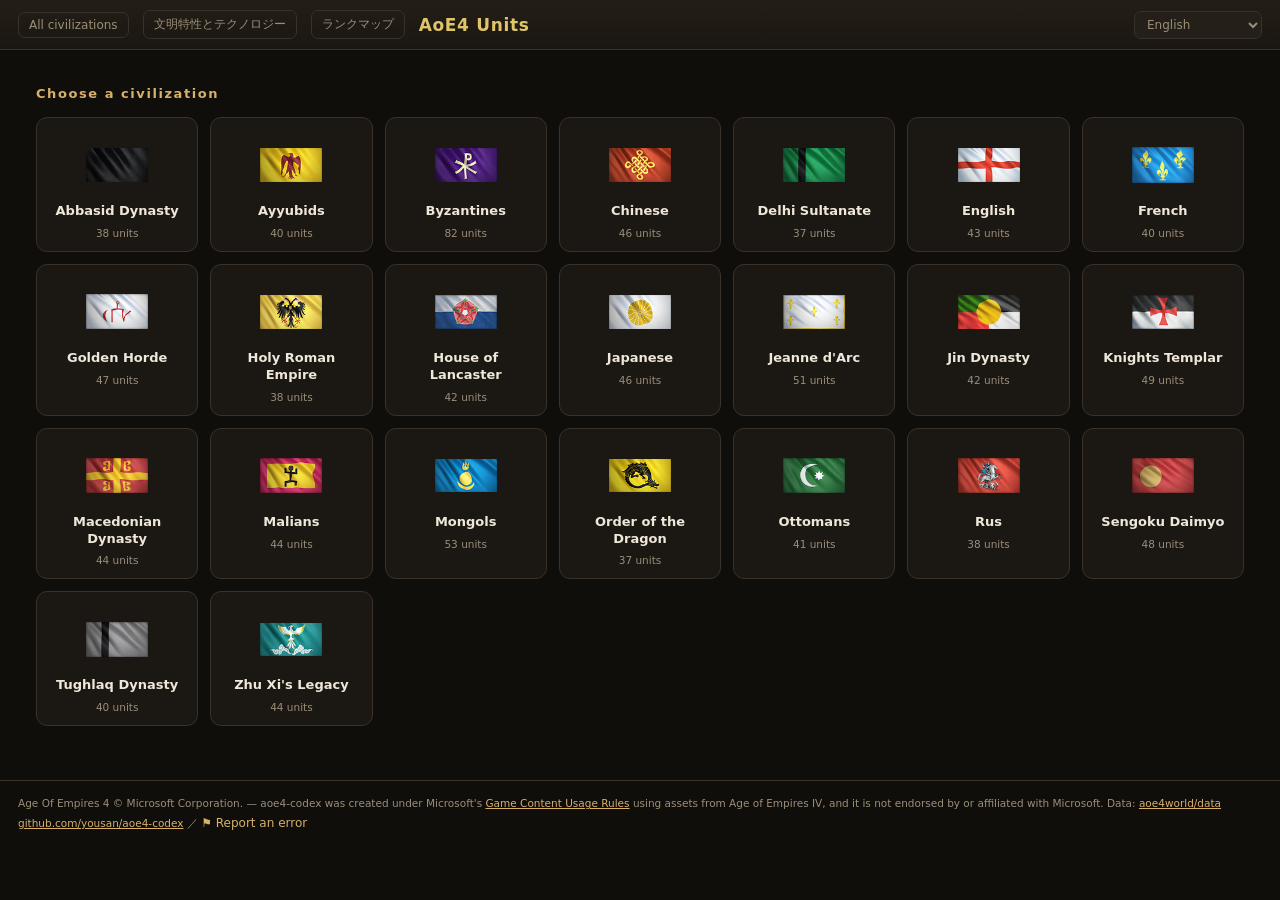
==== commit 20a9d417: "リポジトリ名を aoe4-codex にしたのに合わせて参照を差し替える ユニットだけでなく文明特性・固有テクノロジー・ランクマップも載るようになったので、 aoe4units から aoe4-cod" ====
--- a/index.html
+++ b/index.html
@@ -30,7 +30,7 @@
 <div id="tip" class="tip" hidden></div>
 
 <footer class="disc"><span id="disc"></span><br>
-<a href="https://github.com/yousan/aoe4units">github.com/yousan/aoe4units</a> ／
+<a href="https://github.com/yousan/aoe4-codex">github.com/yousan/aoe4-codex</a> ／
 <a class="report" target="_blank" rel="noopener">⚑ 間違いを報告</a>
 </footer>
 
--- a/css/app.css
+++ b/css/app.css
@@ -183,8 +183,7 @@
  .card .ft{padding:3px 8px}
  table.mx td{padding:5px}
  .lgsec{break-before:page;zoom:.9}
- .bsec{break-before:page;zoom:.9}
- .bsec .tcard{break-inside:avoid;page-break-inside:avoid}
+ #bonus{display:none}      /* 印刷はユニット一覧だけ */
  .alt{font-size:9px;margin:2px 0 0 2px}
 }
 
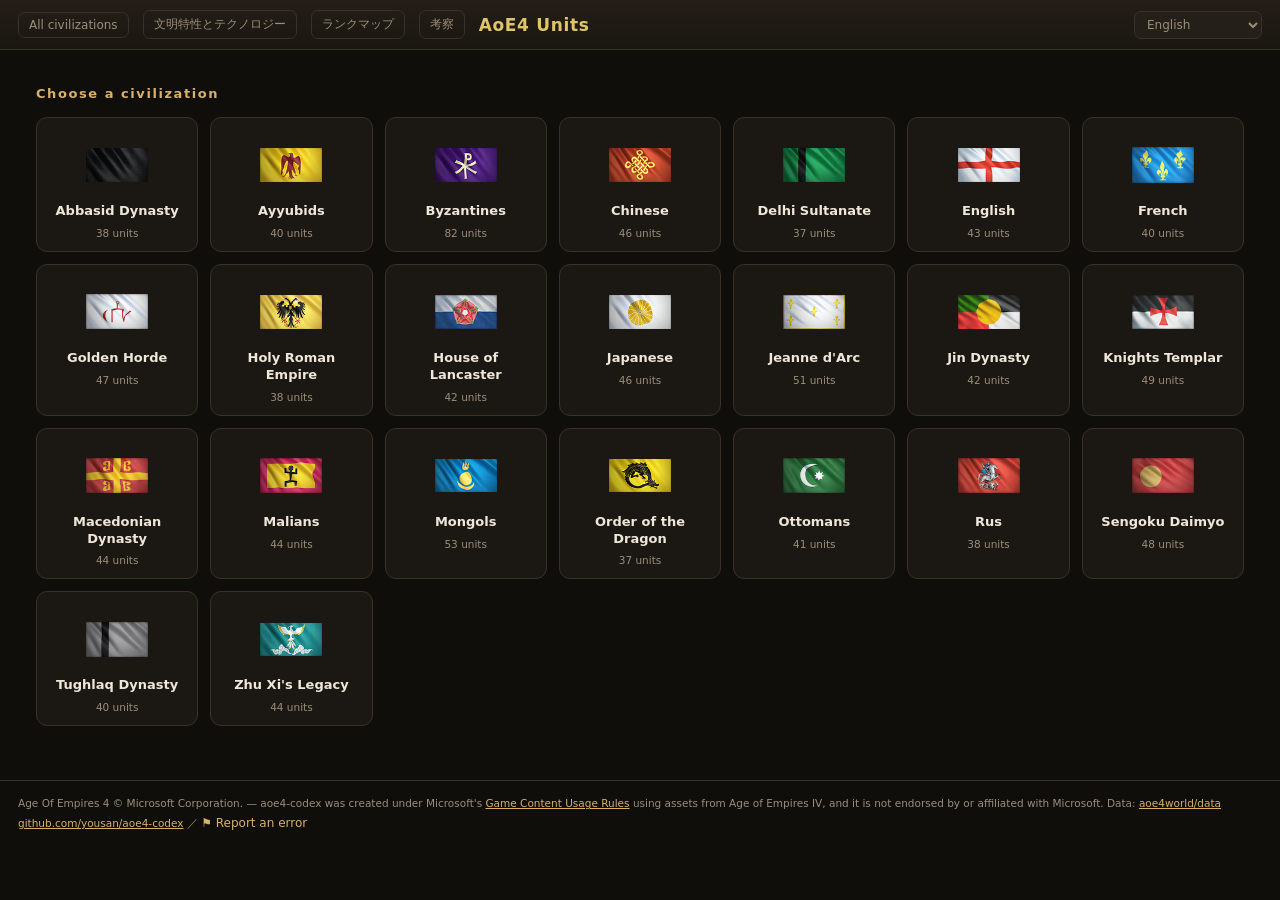
==== commit f9bd6220: "考察ページ（notes.html）を追加する 内政シミュや検証の結果を置く場所を作った。今まで会話とメモにしか残っていなかった 6本をまとめてある。  他のページと性格が違う（ゲームから抜いた事実では" ====
--- a/index.html
+++ b/index.html
@@ -13,6 +13,7 @@
   <a href="?" id="home" class="home">文明一覧へ</a>
   <a href="civs.html" class="home">文明特性とテクノロジー</a>
   <a href="maps.html" class="home">ランクマップ</a>
+  <a href="notes.html" class="home">考察</a>
   <h1 id="civname">…</h1>
   <span id="chrome" class="chrome" hidden>
     <select id="civ" aria-label="civilization"></select>
--- a/css/app.css
+++ b/css/app.css
@@ -413,3 +413,52 @@
 .card .dlt{color:#8fd3aa;font-size:11px;font-weight:700;margin-left:4px;min-width:2.2em;
  text-align:right}
 @media print{ .card .dlt{color:#1c5e39} }
+
+/* ================= 考察（notes.html） ================= */
+#main .nintro{padding:0 18px;max-width:70ch;margin:6px 0 18px}
+.nlist{display:grid;gap:10px;padding:0 18px 30px}
+.nitem{display:grid;grid-template-columns:auto 1fr auto;gap:4px 12px;align-items:baseline;
+ background:var(--card);border:1px solid var(--line);border-left:3px solid var(--gold);
+ border-radius:9px;padding:12px 14px;text-decoration:none;color:inherit}
+.nitem:hover{border-color:var(--gold);background:var(--card2)}
+.nit{font-weight:700;color:#fff;font-size:14px;line-height:1.35}
+.nil{grid-column:2;color:var(--dim);font-size:11.5px;line-height:1.6}
+.ndate{color:var(--dim);font-size:10.5px;white-space:nowrap;font-variant-numeric:tabular-nums}
+.kind{font-size:10px;font-weight:700;border-radius:4px;padding:2px 6px;white-space:nowrap;
+ border:1px solid var(--line);color:var(--dim)}
+.k-fact{border-color:#5f8f74;color:#8fd3aa}
+.k-ana{border-color:#8a7c4e;color:#e0c469}
+.k-fix{border-color:#8f5f5f;color:#d39a9a}
+.ntag{font-size:10px;color:var(--dim);border:1px solid var(--line);border-radius:10px;padding:1px 8px}
+
+.nback{padding:16px 18px 0;margin:0;font-size:12px}
+.nback a{color:var(--gold)}
+.ncard{max-width:74ch;padding:8px 18px 40px}
+.nhd{display:flex;align-items:center;gap:8px;flex-wrap:wrap;margin-bottom:8px}
+.ntitle{font-size:19px;color:#f0d49a;margin:0 0 6px;line-height:1.4;letter-spacing:.02em}
+.nlead{margin:0 0 18px;color:var(--fg);font-size:13px;line-height:1.85}
+.nh{font-size:13px;color:var(--gold);margin:26px 0 8px;letter-spacing:.06em}
+.np{margin:0 0 12px;font-size:13px;line-height:1.95}
+.nul{margin:0 0 12px;padding-left:1.3em}
+.nul li{font-size:13px;line-height:1.9;margin-bottom:3px}
+.nnote{margin:14px 0;padding:10px 13px;background:#1e1912;border-left:3px solid var(--gold);
+ border-radius:0 7px 7px 0;font-size:12.5px;line-height:1.85;color:#e7dcc6}
+.nmeta{margin:0 0 18px;padding:10px 13px;background:#171310;border:1px solid var(--line);
+ border-radius:8px}
+.nmeta b{display:block;font-size:10.5px;color:var(--gold);letter-spacing:.1em;margin-bottom:5px}
+.nmeta ul{margin:0;padding-left:1.2em}
+.nmeta li{font-size:11.5px;line-height:1.8;color:var(--dim)}
+.nmeta.src{margin-top:26px}
+.nmeta.src a{color:var(--gold)}
+.ntwrap{overflow:auto;margin:0 0 14px}
+.ntbl{border-collapse:collapse;font-size:12.5px;min-width:100%}
+.ntbl th{text-align:left;background:#26201a;color:var(--gold);font-weight:600;
+ padding:6px 11px;border-bottom:1px solid var(--line);white-space:nowrap}
+.ntbl td{padding:5px 11px;border-bottom:1px solid #2b241d;line-height:1.6}
+.ntbl td.num{font-variant-numeric:tabular-nums}
+.ntbl tbody tr:nth-child(odd) td{background:#191512}
+@media print{
+ .nitem,.nmeta,.nnote,.ntbl th{background:#f7f2e9;border-color:#b5a68e}
+ .ntitle,.nh{color:#4a3609}
+ .ncard{max-width:none}
+}
